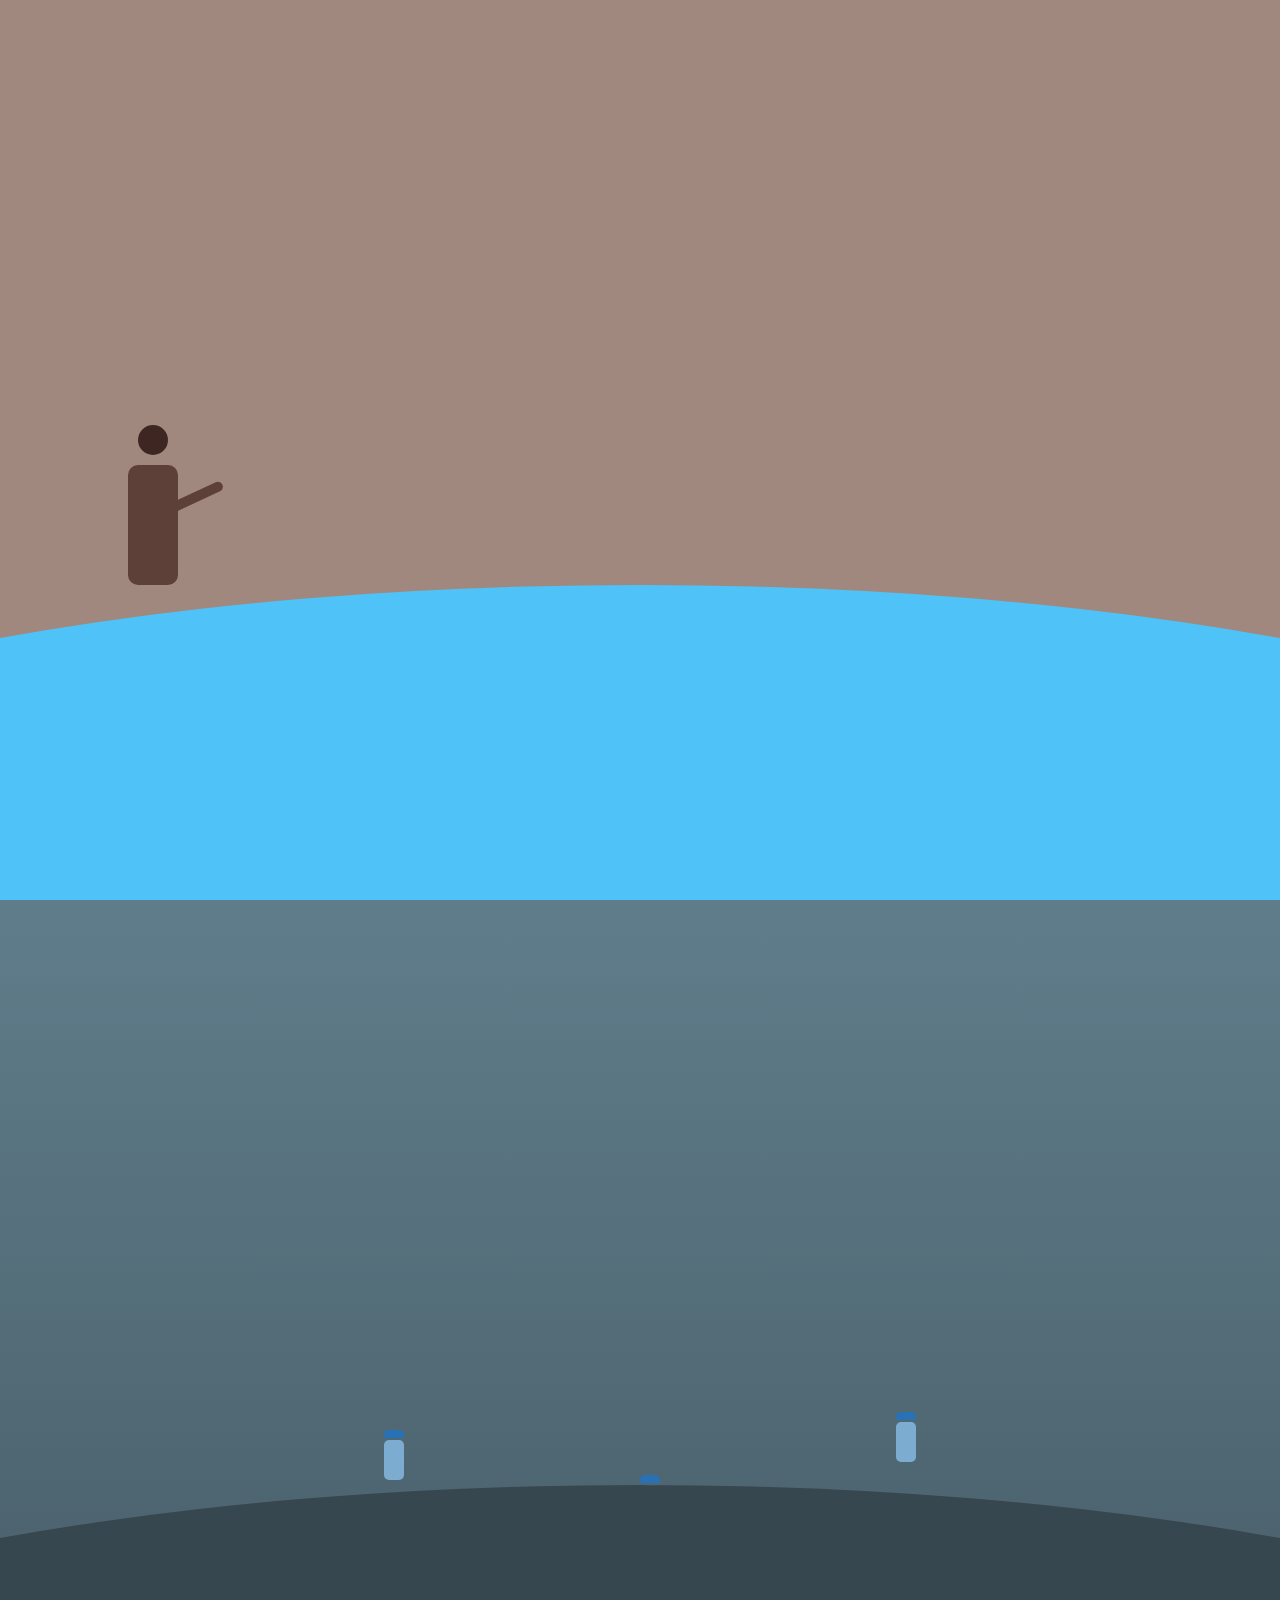
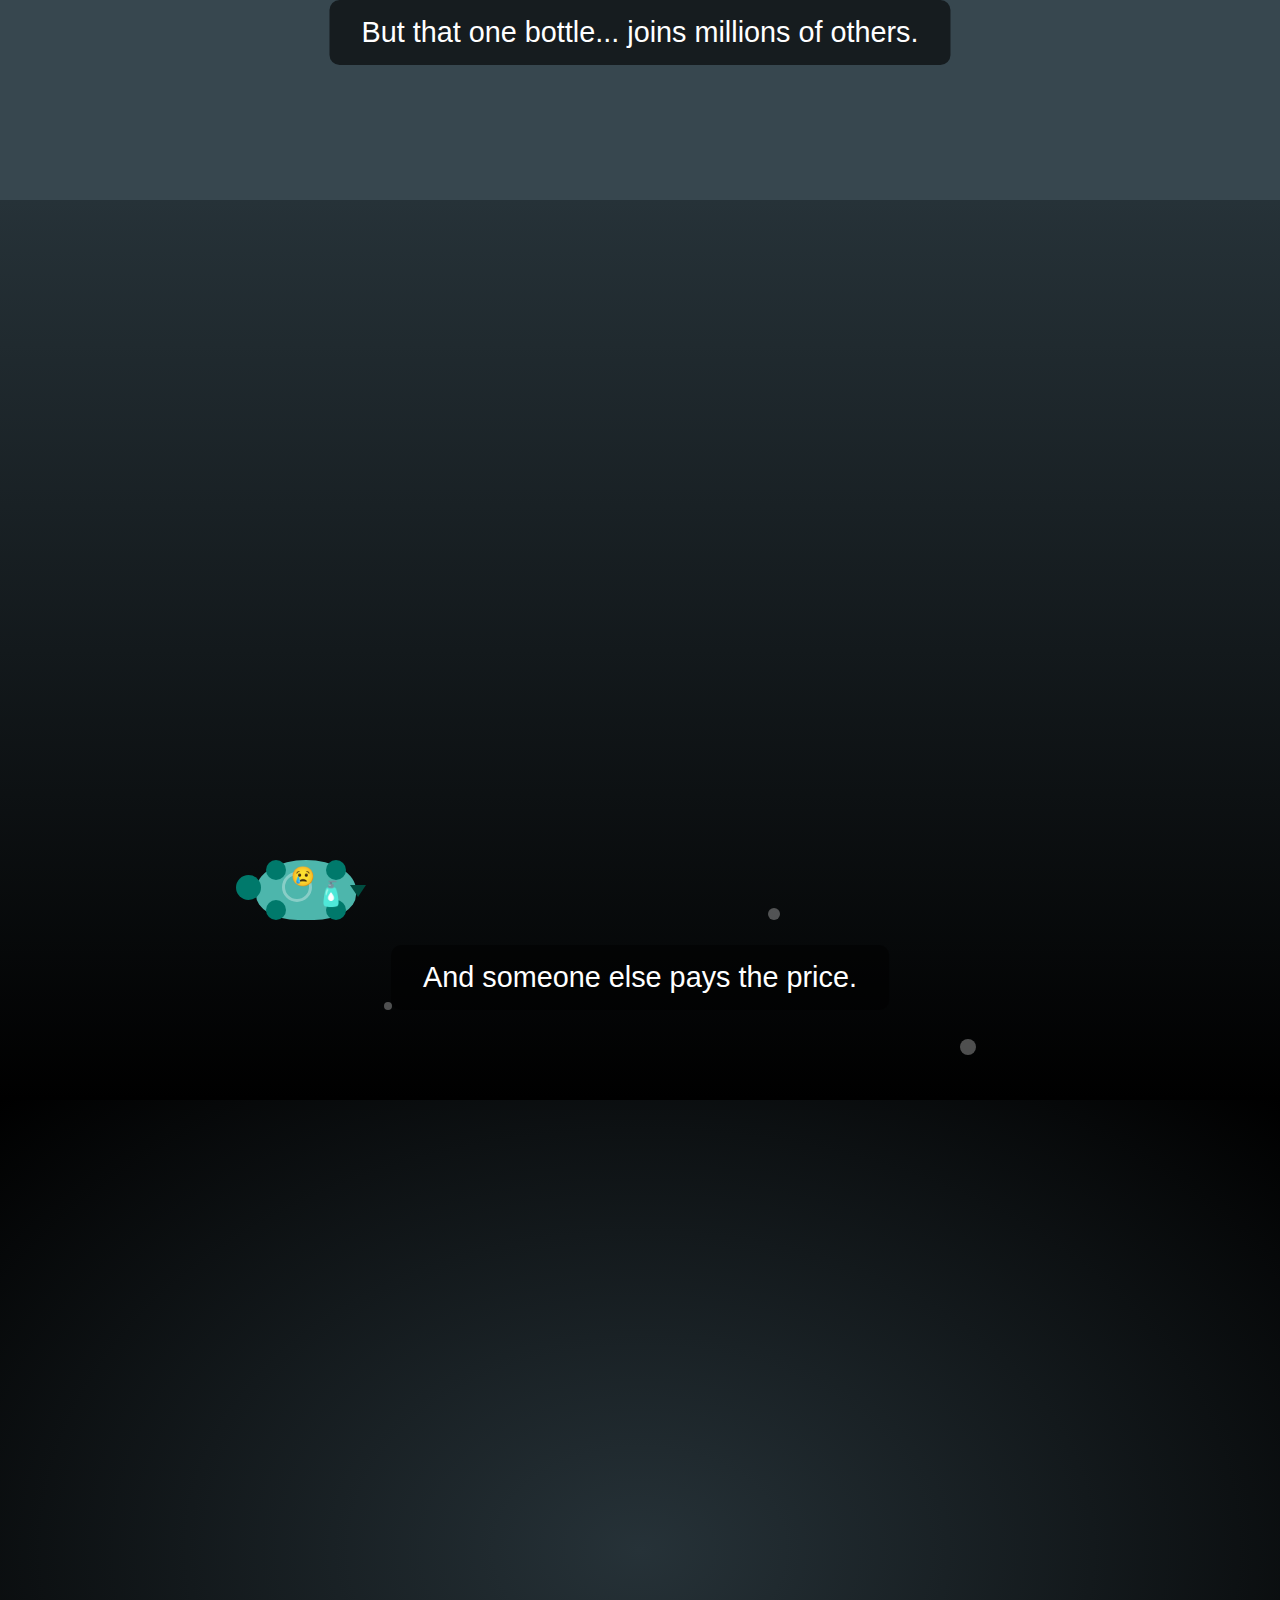
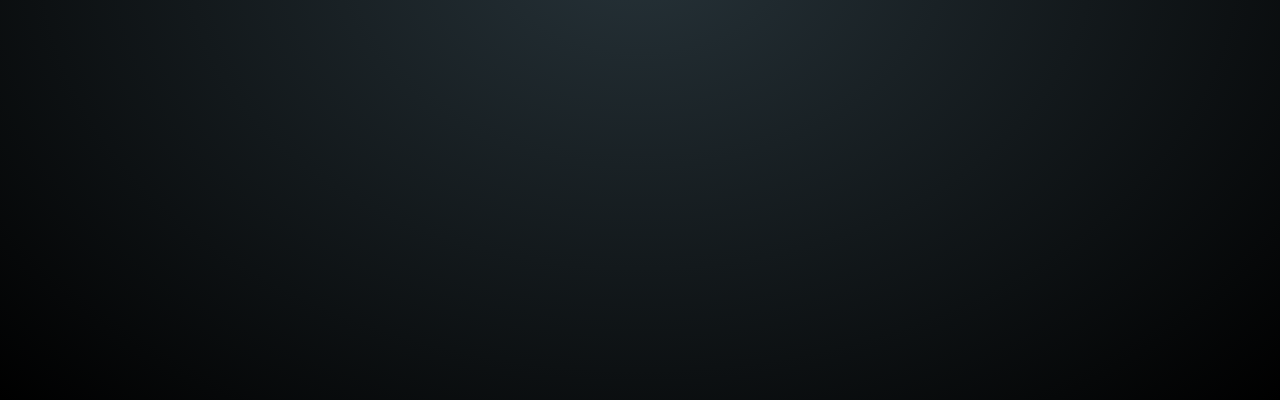
==== waste.html @ eba9c1e5 "final touch and working properly" ====
<!DOCTYPE html>
<html lang="en">
<head>
  <meta charset="UTF-8" />
  <meta name="viewport" content="width=device-width, initial-scale=1.0"/>
  <title>Waste It - Parallax Scroll</title>
  <style>
    * {
      margin: 0;
      padding: 0;
      box-sizing: border-box;
    }

    html, body {
      scroll-behavior: smooth;
      font-family: 'Segoe UI', sans-serif;
      overflow-x: hidden;
    }

    section {
      position: relative;
      width: 100%;
      height: 100vh;
      overflow: hidden;
    }

    .scene1 {
      background: #a1887f;
    }

    .river {
      position: absolute;
      bottom: 0;
      width: 100%;
      height: 70%;
      background: #4fc3f7;
      clip-path: ellipse(90% 50% at 50% 100%);
      animation: waveFlow 4s ease-in-out infinite;
      z-index: 2;
    }

    @keyframes waveFlow {
      0%, 100% { transform: translateX(0); }
      50% { transform: translateX(-10px); }
    }

    .person {
      position: absolute;
      bottom: 35%;
      left: 10%;
      width: 50px;
      height: 120px;
      background: #5d4037;
      border-radius: 10px;
      z-index: 3;
    }

    .person::before {
      content: '';
      position: absolute;
      top: -40px;
      left: 10px;
      width: 30px;
      height: 30px;
      background: #3e2723;
      border-radius: 50%;
    }

    .arm {
      position: absolute;
      width: 60px;
      height: 10px;
      background: #5d4037;
      top: 40px;
      left: 40px;
      border-radius: 5px;
      transform-origin: left center;
      transform: rotate(-25deg);
    }

    .bottle, .text-box {
      position: absolute;
      z-index: 4;
      opacity: 0;
    }

    .bottle {
      width: 25px;
      height: 70px;
      background: #90caf9;
      border-radius: 8px 8px 5px 5px;
      top: 47%;
      left: 16%;
      animation: bottleThrow 6s ease-in-out infinite;
    }

    .bottle::before {
      content: '';
      position: absolute;
      width: 25px;
      height: 12px;
      background: #1976d2;
      top: -12px;
      left: 0;
      border-radius: 5px 5px 0 0;
    }

    .text-box {
      bottom: 10%;
      left: 50%;
      transform: translateX(-50%);
      background-color: rgba(0, 0, 0, 0.6);
      color: white;
      padding: 1rem 2rem;
      border-radius: 10px;
      font-size: 1.8rem;
      animation: textFade 6s ease-in-out infinite;
    }

    @keyframes bottleThrow {
      0% { top: 47%; left: 16%; opacity: 1; transform: rotate(0deg); }
      30% { top: 35%; left: 40%; transform: rotate(15deg); opacity: 1; }
      60% { top: 55%; left: 70%; transform: rotate(5deg); opacity: 1; }
      80% { top: 55%; left: 70%; opacity: 0; transform: rotate(5deg); }
      100% { top: 45%; left: 12%; opacity: 0; transform: rotate(0deg); }
    }

    @keyframes textFade {
      0%, 80%, 100% { opacity: 0; }
      10%, 60% { opacity: 1; }
    }

    .scene2 {
      background: linear-gradient(to bottom, #607d8b, #455a64);
      color: white;
    }

    .scene2 .dark-river {
      position: absolute;
      bottom: 0;
      width: 100%;
      height: 70%;
      background: #37474f;
      clip-path: ellipse(90% 50% at 50% 100%);
      animation: waveFlow 5s ease-in-out infinite;
      z-index: 1;
    }

    .trash {
      position: absolute;
      width: 20px;
      height: 40px;
      background: #90caf9;
      border-radius: 5px;
      opacity: 0.7;
      animation: floatTrash 10s linear infinite;
    }

    .trash::before {
      content: '';
      position: absolute;
      top: -10px;
      width: 100%;
      height: 8px;
      background: #1976d2;
      border-radius: 5px 5px 0 0;
    }

    .trash:nth-child(2) { left: 30%; top: 60%; animation-delay: 0s; }
    .trash:nth-child(3) { left: 50%; top: 65%; animation-delay: 2s; }
    .trash:nth-child(4) { left: 70%; top: 58%; animation-delay: 4s; }

    @keyframes floatTrash {
      0% { transform: translateY(0) rotate(0deg); }
      50% { transform: translateY(-10px) rotate(10deg); }
      100% { transform: translateY(0) rotate(-5deg); }
    }

    .text-box2 {
      position: absolute;
      bottom: 15%;
      left: 50%;
      transform: translateX(-50%);
      background-color: rgba(0, 0, 0, 0.6);
      padding: 1rem 2rem;
      border-radius: 10px;
      font-size: 1.8rem;
      color: white;
      animation: fadeIn 2s ease forwards;
      z-index: 2;
    }

    .scene3 {
      background: linear-gradient(to bottom, #263238, #000);
      position: relative;
      color: white;
    }

    .turtle {
      position: absolute;
      bottom: 20%;
      left: 20%;
      width: 100px;
      height: 60px;
      background: #4db6ac;
      border-radius: 60% 60% 50% 50%;
      animation: swim 10s ease-in-out infinite;
    }

    .turtle::before {
      content: '';
      position: absolute;
      width: 25px;
      height: 25px;
      background: #00796b;
      border-radius: 50%;
      left: -20px;
      top: 15px;
    }

    .turtle::after {
      content: '';
      position: absolute;
      width: 0;
      height: 0;
      border-left: 8px solid transparent;
      border-right: 8px solid transparent;
      border-top: 12px solid #004d40;
      right: -10px;
      top: 25px;
    }

    .turtle-leg {
      position: absolute;
      width: 20px;
      height: 20px;
      background: #00796b;
      border-radius: 50%;
    }

    .leg1 { top: 0; left: 10px; }
    .leg2 { top: 0; right: 10px; }
    .leg3 { bottom: 0; left: 10px; }
    .leg4 { bottom: 0; right: 10px; }

    .turtle-face {
      position: absolute;
      top: 5px;
      left: 35px;
      font-size: 1.2rem;
      z-index: 3;
      animation: pulse 2s infinite;
    }

    .plastic-ring {
      position: absolute;
      width: 30px;
      height: 30px;
      border: 3px solid #ffffff55;
      border-radius: 50%;
      bottom: 22%;
      left: 22%;
      animation: ringFloat 6s ease-in-out infinite;
    }

    .floating-bag-emoji {
      position: absolute;
      font-size: 2.5rem;
      bottom: 35%;
      left: 100%;
      animation: bagDrift 14s ease-in-out infinite;
      z-index: 2;
      opacity: 0;
    }

    @keyframes bagDrift {
      0% { left: 100%; transform: rotate(-10deg); opacity: 0; }
      10% { opacity: 1; }
      50% { left: 45%; transform: rotate(5deg); }
      60% { opacity: 1; }
      100% { left: -60px; opacity: 0; }
    }

    .bag-tangled {
      position: absolute;
      font-size: 1.5rem;
      top: 20px;
      left: 60px;
      animation: pulse 2s infinite ease-in-out;
    }

    @keyframes pulse {
      0%, 100% { transform: scale(1); opacity: 0.6; }
      50% { transform: scale(1.1); opacity: 1; }
    }

    .bubble, .bubble2, .bubble3 {
      position: absolute;
      border-radius: 50%;
      background: rgba(255,255,255,0.3);
    }

    .bubble { width: 12px; height: 12px; bottom: 20%; left: 60%; animation: rise 6s ease-in-out infinite; }
    .bubble2 { width: 8px; height: 8px; bottom: 10%; left: 30%; animation: rise 7s ease-in-out infinite 1s; }
    .bubble3 { width: 16px; height: 16px; bottom: 5%; left: 75%; animation: rise 8s ease-in-out infinite 2s; }

    @keyframes rise {
      0% { transform: translateY(0) scale(1); opacity: 0.5; }
      80% { opacity: 1; }
      100% { transform: translateY(-250px) scale(1.5); opacity: 0; }
    }

    .sick-fish {
      position: absolute;
      top: 50%;
      width: 40px;
      height: 20px;
      background: #f48fb1;
      border-radius: 20px 50% 50% 20px;
      transform: translateX(100vw);
      animation: swimBy 12s ease-in-out infinite;
    }

    .sick-fish::before {
      content: '';
      position: absolute;
      width: 0;
      height: 0;
      right: -10px;
      top: 5px;
      border-left: 10px solid #f48fb1;
      border-top: 5px solid transparent;
      border-bottom: 5px solid transparent;
    }

    .fish-eye {
      position: absolute;
      width: 4px;
      height: 4px;
      background: black;
      border-radius: 50%;
      top: 6px;
      left: 8px;
    }

    @keyframes swimBy {
      0%   { transform: translateX(100vw); opacity: 0; }
      5%   { opacity: 1; }
      80%  { transform: translateX(-100px); opacity: 1; }
      81%  { opacity: 0; }
      100% { transform: translateX(100vw); opacity: 0; }
    }

    .text-box3 {
      position: absolute;
      bottom: 10%;
      left: 50%;
      transform: translateX(-50%);
      background-color: rgba(0, 0, 0, 0.5);
      padding: 1rem 2rem;
      border-radius: 10px;
      font-size: 1.8rem;
      color: white;
      animation: fadeIn 2s ease forwards;
      z-index: 3;
    }

    @keyframes swim {
      0% { transform: translateX(0) translateY(0); }
      50% { transform: translateX(20px) translateY(-10px); }
      100% { transform: translateX(0) translateY(0); }
    }

    @keyframes ringFloat {
      0%, 100% { transform: translateY(0); }
      50% { transform: translateY(-5px); }
    }
    .nav-buttons {
  display: flex;
  gap: 1.5rem;
  margin-top: 3rem;
  opacity: 0;
  animation: fadeInText 1.5s ease forwards;
  animation-delay: 10s;
}

.btn {
  padding: 0.8rem 2rem;
  font-size: 1.2rem;
  text-decoration: none;
  border-radius: 8px;
  transition: background 0.3s ease;
  color: white;
}

.btn.back {
  background: #546e7a;
}

.btn.forward {
  background: #4caf50;
}

.btn.back:hover {
  background: #37474f;
}

.btn.forward:hover {
  background: #388e3c;
}

.scene4 {
  position: relative;
  height: 100vh;
  background: radial-gradient(ellipse at center, #263238 0%, #000000 100%);
  color: white;
  overflow: hidden;
  display: flex;
  flex-direction: column;
  justify-content: center;
  align-items: center;
  animation: bgPulse 10s ease-in-out infinite;
}

@keyframes bgPulse {
  0%, 100% { background: radial-gradient(ellipse at center, #263238 0%, #000000 100%); }
  50% { background: radial-gradient(ellipse at center, #1b1b1b 0%, #000000 100%); }
}

.floating-emoji {
  position: absolute;
  top: -50px;
  font-size: 2.5rem;
  animation: fall 12s linear infinite;
  opacity: 0.6;
}

@keyframes fall {
  0% { transform: translateY(0); opacity: 0.6; }
  50% { opacity: 1; }
  100% { transform: translateY(110vh); opacity: 0; }
}

.final-line {
  font-size: 2rem;
  opacity: 0;
  margin: 0.5rem 0;
  animation: textFadeIn 2s ease forwards;
}

.line1 { animation-delay: 1s; }
.line2 { animation-delay: 3s; }
.line3 { animation-delay: 5s; }
.line4 { animation-delay: 7s; }
.line5 {
  animation-delay: 9s;
  font-weight: bold;
  font-size: 2.5rem;
  animation-name: zoomInText;
}

@keyframes textFadeIn {
  to { opacity: 1; }
}

@keyframes zoomInText {
  0% { opacity: 0; transform: scale(0.9); }
  100% { opacity: 1; transform: scale(1.1); }
}

.nav-btns {
  display: flex;
  gap: 1.5rem;
  margin-top: 3rem;
  opacity: 0;
  animation: fadeIn 2s ease forwards;
  animation-delay: 12s;
}

@keyframes fadeIn {
  to { opacity: 1; }
}


  </style>
</head>
<body>
  <section class="scene1">
    <div class="land"></div>
    <div class="river"></div>
    <div class="person">
      <div class="arm"></div>
    </div>
    <div class="bottle"></div>
    <div class="text-box">It’s just one bottle, right?</div>
  </section>

  <section class="scene2">
    <div class="dark-river"></div>
    <div class="trash"></div>
    <div class="trash"></div>
    <div class="trash"></div>
    <div class="text-box2">But that one bottle... joins millions of others.</div>
  </section>

  <section class="scene3">
    <div class="turtle">
      <div class="turtle-leg leg1"></div>
      <div class="turtle-leg leg2"></div>
      <div class="turtle-leg leg3"></div>
      <div class="turtle-leg leg4"></div>
      <div class="turtle-face">😢</div>
      <div class="bag-tangled">🧴</div>
    </div>
    <div class="plastic-ring"></div>
    <div class="bubble"></div>
    <div class="bubble2"></div>
    <div class="bubble3"></div>
    <div class="sick-fish">
      <div class="fish-eye"></div>
    </div>
    <div class="text-box3">And someone else pays the price.</div>
    <div class="floating-bag-emoji">🧴</div>
  </section>
</body>
</html>
<section class="scene4">
    <div class="floating-emoji">🗑️</div>
    <div class="floating-emoji" style="left: 70%; animation-delay: 2s;">🧃</div>
    <div class="floating-emoji" style="left: 40%; animation-delay: 4s;">🧴</div>
    <div class="floating-emoji" style="left: 20%; animation-delay: 6s;">🍾</div>
  
    <div class="final-line line1">It was just one bottle…</div>
    <div class="final-line line2">But one became millions.</div>
    <div class="final-line line3">And now… they’re dying.</div>
    <div class="final-line line4">What if it was your world?</div>
    <div class="final-line line5">Would you still waste it?</div>
  
    <div class="nav-btns">
      <a href="index.html" class="btn back">⬅ Go Back</a>
      <a href="waste1.html" class="btn forward">Next Page ➡</a>
    </div>
  </section>
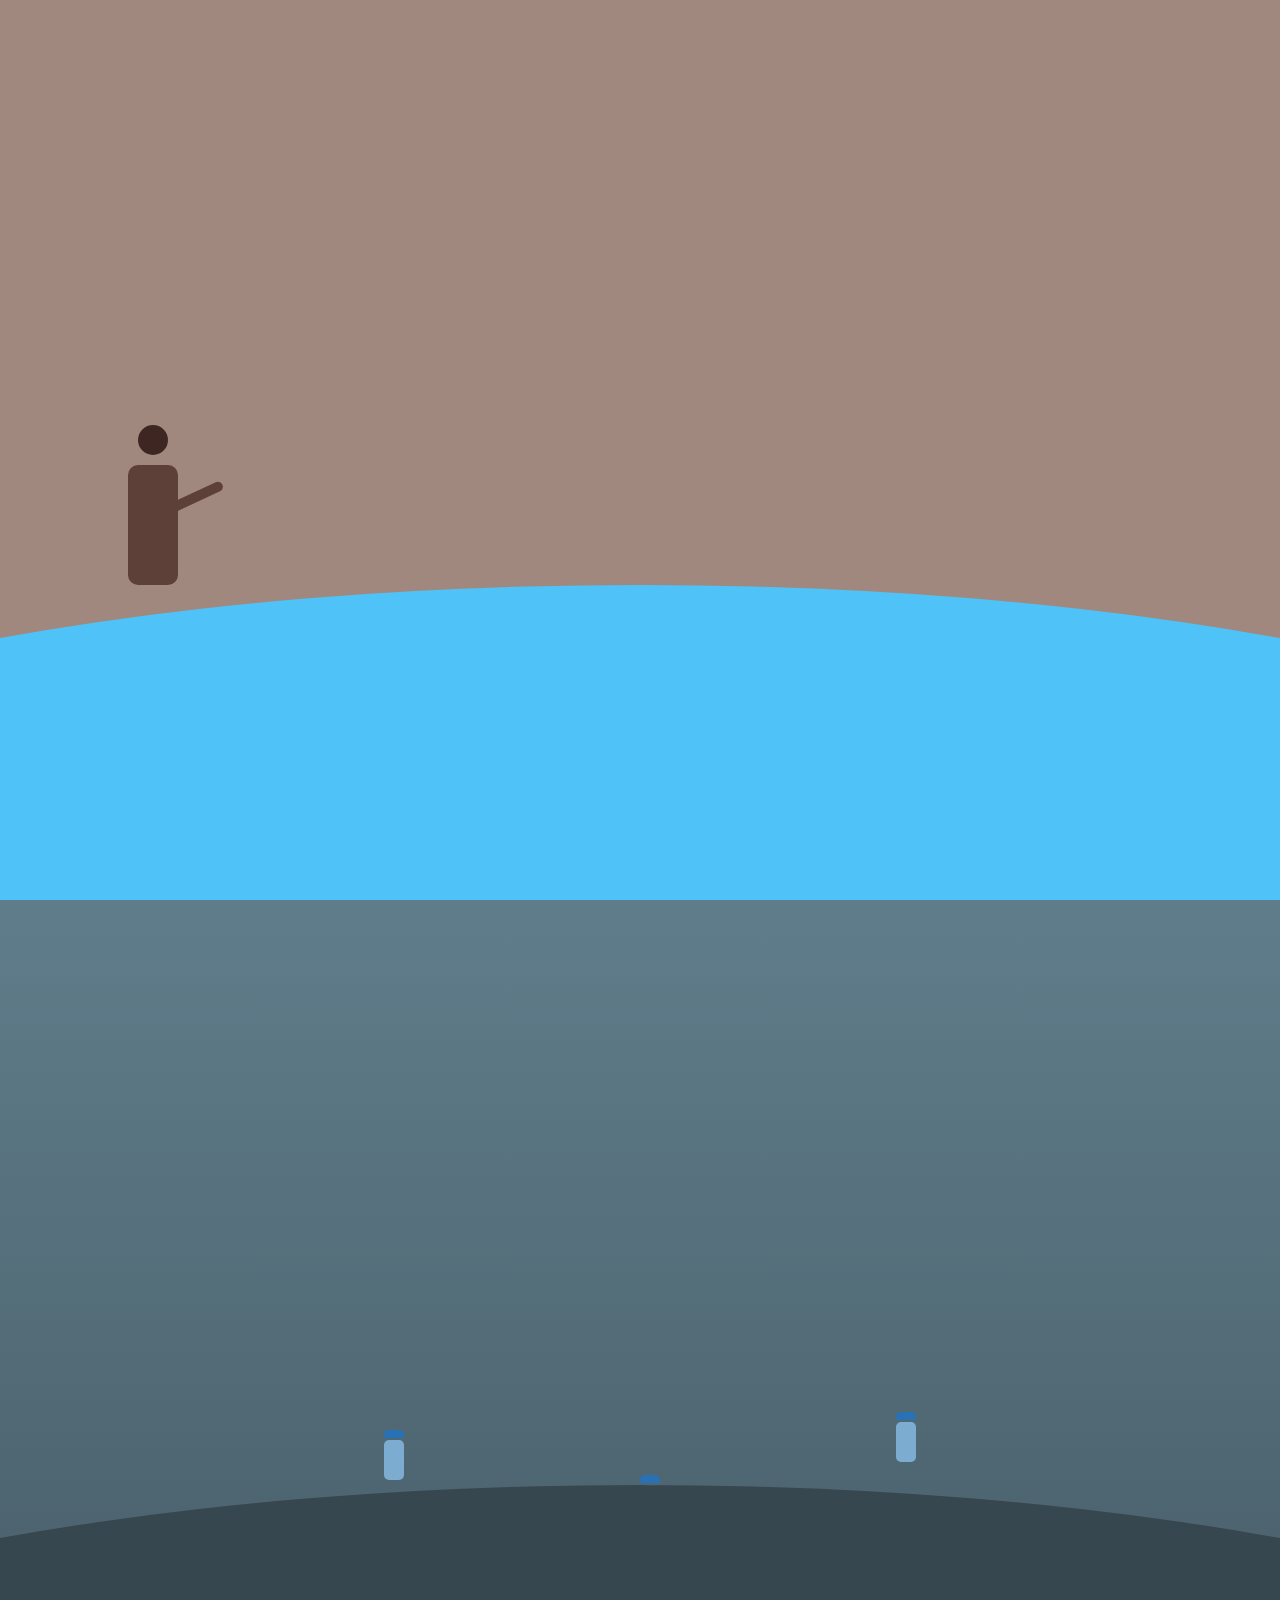
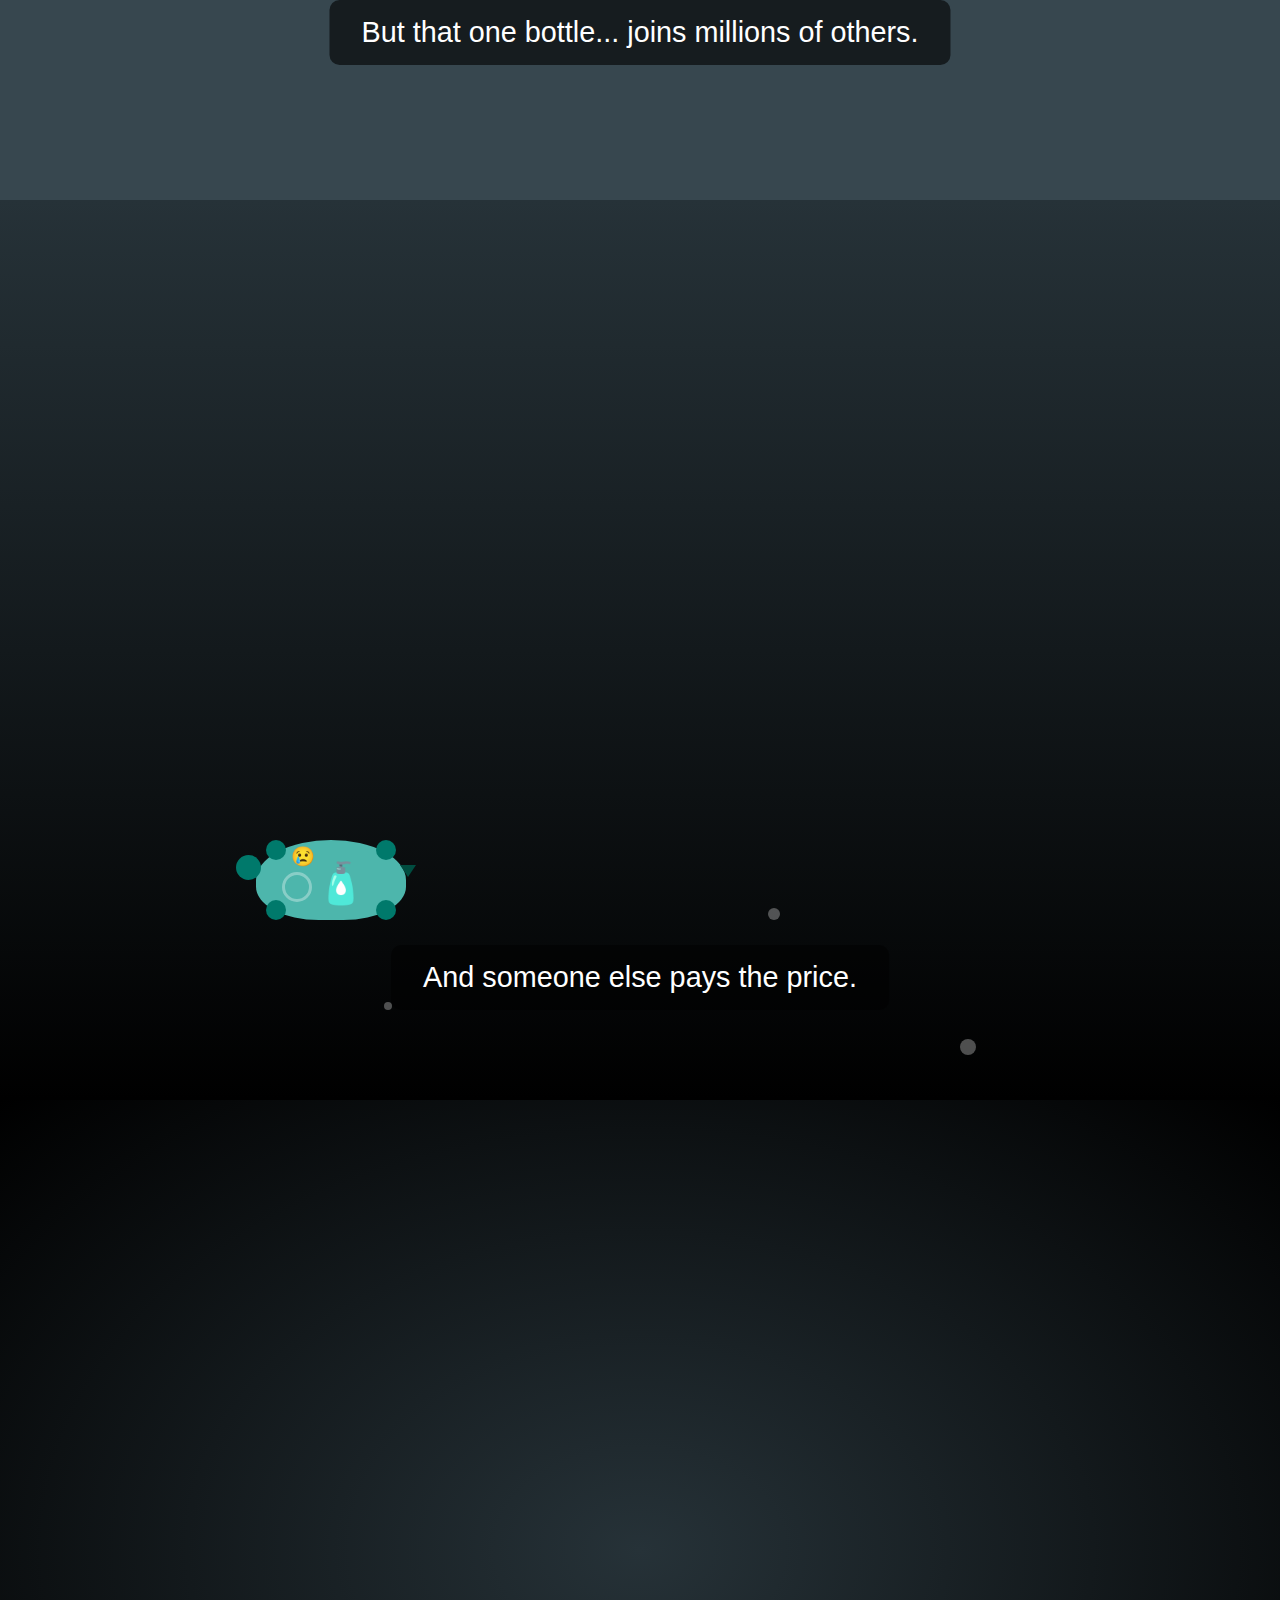
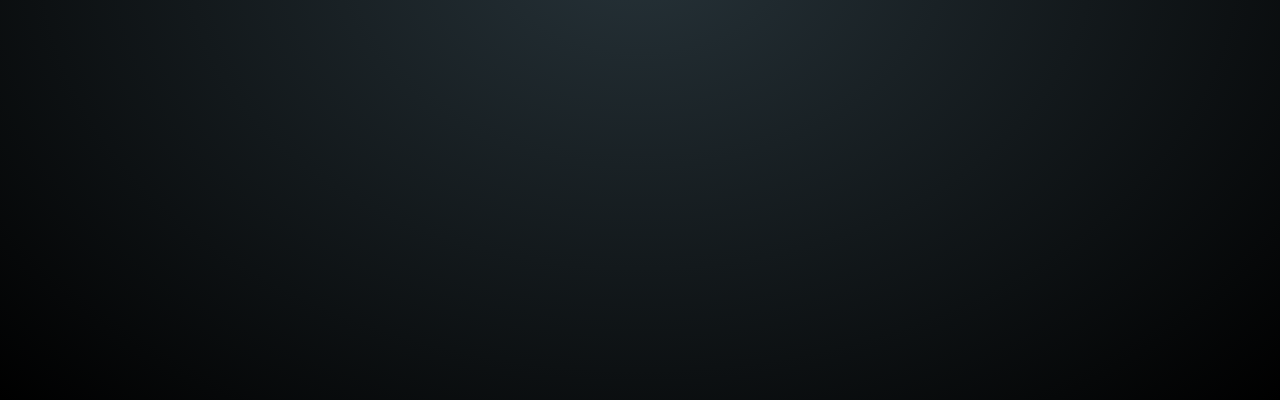
==== commit e5aa4de5: "waste1 page updated" ====
--- a/waste.html
+++ b/waste.html
@@ -200,8 +200,8 @@
       position: absolute;
       bottom: 20%;
       left: 20%;
-      width: 100px;
-      height: 60px;
+      width: 150px;
+      height: 80px;
       background: #4db6ac;
       border-radius: 60% 60% 50% 50%;
       animation: swim 10s ease-in-out infinite;
@@ -283,7 +283,7 @@
 
     .bag-tangled {
       position: absolute;
-      font-size: 1.5rem;
+      font-size: 2.5rem;
       top: 20px;
       left: 60px;
       animation: pulse 2s infinite ease-in-out;
